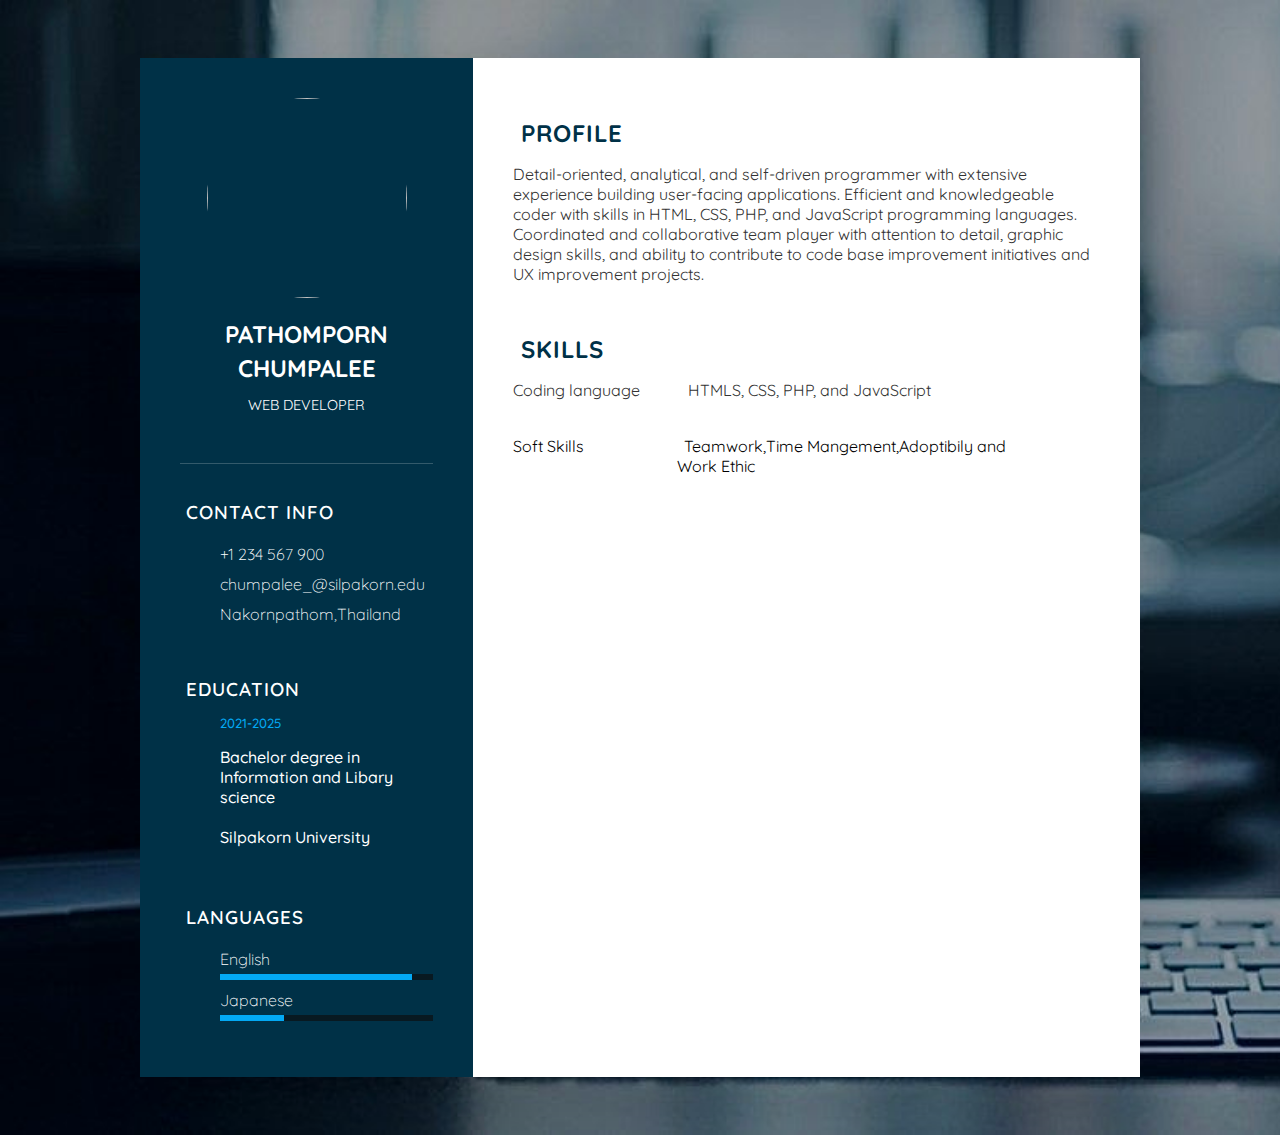
==== resume-page/resume-page.html @ 6294e93c "version1" ====
<!DOCTYPE html>
<html>
 <head>
    <meta name="viewpoint" content="with=device-width, initial-scale=1.0">
    <title>Resume</title>
    <link rel="stylesheet" href="https://cdnjs.cloudflare.com/ajax/libs/font-awesome/6.4.0/css/all.min.css" integrity="sha512-iecdLmaskl7CVkqkXNQ/ZH/XLlvWZOJyj7Yy7tcenmpD1ypASozpmT/E0iPtmFIB46ZmdtAc9eNBvH0H/ZpiBw==" crossorigin="anonymous" referrerpolicy="no-referrer" />
    <link rel="stylesheet" href="css/style-resume.css">
    <link rel="preconnect" href="https://fonts.googleapis.com">
<link rel="preconnect" href="https://fonts.gstatic.com" crossorigin>
<link href="https://fonts.googleapis.com/css2?family=Quicksand&display=swap" rel="stylesheet">
</head>
<body>
    <div class="container">
        <div class="left_Side">
            <div class="profileText">
                <div class="imgBx">
                    <img src="images/img.JPG">
                </div>
                <h2>Pathomporn Chumpalee<br><span>Web Developer</span></h2>
            </div>
            <br>
            <div class="contactInfo">
                <h3 class="title"><i class="fa-regular fa-address-book">&nbsp;</i>Contact Info</h3>
                <ul>
                    <li>
                        <span class="icon"></span>
                        <span class="text">+1 234 567 900</span>
                    </li>
                    <li>
                        <span class="icon"></span>
                        <span class="text">chumpalee_@silpakorn.edu</span>
                    </li>
                    <li>
                        <span class="icon"></span>
                        <span class="text">Nakornpathom,Thailand</span>
                    </li>
                </ul>
            </div>
            <br>
            <div class="contactInfo education">
                <h3 class="title"><i class="fa-solid fa-building-columns">&nbsp;</i>Education</h3>
                <ul>
                    <li>   
                        <h5>2021-2025</h5>
                        <h4>Bachelor degree in Information and Libary science<br><br>Silpakorn University</h4>
                    </li>
                </ul>
            </div>
            <br>
            <div class="contactInfo language">
                <h3 class="title"><i class="fa-solid fa-language">&nbsp;</i>Languages</h3>
                <ul>
                    <li>
                        <span class="text">English</span>
                        <span class="percent">
                            <div style="width: 90%;"></div>
                        </span>
                    </li>
                    <li>
                        <span class="text">Japanese</span>
                        <span class="percent">
                            <div style="width: 30%;"></div>
                        </span>
                    </li>
                </ul>
            </div>
        </div>
        <div class="right_Side">
            <div class="about">
                <h2 class="title2"><i class="fa-solid fa-clipboard"></i>&nbsp;profile</h2>
                <p>
                    <p>Detail-oriented, analytical, and self-driven programmer with extensive experience building user-facing applications. Efficient and knowledgeable coder with skills in HTML, CSS, PHP, and JavaScript programming languages. Coordinated and collaborative team player with attention to detail, graphic design skills, and ability to contribute to code base improvement initiatives and UX improvement projects.</p>
            
            </div>
            <div class="about">
                <h2 class="title2"><i class="fa-solid fa-head-side-virus"></i>&nbsp;Skills</h2>
                <p>Coding language&nbsp;&nbsp;&nbsp;&nbsp;&nbsp;&nbsp;&nbsp;
                    &nbsp;&nbsp;&nbsp;
                    HTMLS, CSS, PHP, and JavaScript</p><br>
                    Soft Skills&nbsp;&nbsp;&nbsp;&nbsp;&nbsp;&nbsp;&nbsp;&nbsp;&nbsp;&nbsp;&nbsp;&nbsp;&nbsp;
                    &nbsp;&nbsp;&nbsp;&nbsp;&nbsp;&nbsp;&nbsp;&nbsp;&nbsp;&nbsp;&nbsp;Teamwork,Time Mangement,Adoptibily and &nbsp;&nbsp;&nbsp;&nbsp;&nbsp;&nbsp;&nbsp;&nbsp;&nbsp;&nbsp;&nbsp;&nbsp;&nbsp;&nbsp;&nbsp;&nbsp;&nbsp;&nbsp;&nbsp;&nbsp;&nbsp;&nbsp;&nbsp;&nbsp;&nbsp;&nbsp;&nbsp;&nbsp;&nbsp;&nbsp;&nbsp;&nbsp;&nbsp;&nbsp;&nbsp;&nbsp;&nbsp;&nbsp;&nbsp;&nbsp;&nbsp;Work Ethic
            </div>
            <div class="about">
                
            </div>
        </div>
    </div>
</body> 
</html>
---- resume-page/css/style-resume.css ----
{
    margin:: 0;
    padding: 0;
    box-sizing: border-box;
    font-family: 'Popping', sans-serif;
}

body{
    background-image: url(../images/back.jpg);
    display: flex;
    justify-content: center;
    align-items: center;
    background-repeat: no-repeat;
    background-size: cover;
}

.container
{/border: 1px solid red;
    position: relative;
    width: 100%;
    max-width: 1000px;
    min-height: 1000px;
    background: #fff;
    margin: 50px;
    display: grid;
    grid-template-columns: 1fr 2fr;
    box-shadow: 0 35px 55px rgba(0,0,0,0.1);

}
.container .left_Side {
    position: relative;
    background: #003147;
    padding: 40px;

}
.profileText{
    position: relative;
    display: flex;
    flex-direction: column;
    align-items: center;
    padding-bottom: 20px;
    border-bottom:1px solid rgba(255,255,255,0.2);
    font-family : 'Quicksand', sans-serif;
}
.profileText .imgBx {
    position: relative;
    width: 200px;
    height: 200px;
    border-radius: 50%;
    overflow: hidden;

}
.profileText .imgBx img{
    position: absolute;
    top: 0;
    left: 0;
    width:100%;
    height: 100%;
    object-fit: cover;
}
.profileText h2 {
    color: #fff;
    font-size: 1.5em;
    margin-top: 20px;
    text-transform: uppercase;
    text-align: center;
    font-weight:bolder;
    line-height:1.4em;
}
.profileText h2 span{
    font-size: 0.6em;
    font-weight: normal;
}
.title {
    color: #fff;
    text-transform: uppercase;
    font-weight: 600;
    letter-spacing: 1px;
    margin-bottom: 20px;
}

.contactInfo{
    font-family : 'Quicksand', sans-serif;
}
.contactInfo ul li span {
    color: #fff;
    font-weight:300;
    list-style: none;
}
.contactInfo ul li {
    position: relative;
    list-style: none;
    margin: 10px 0;
    cursor: pointer;
}
.contactInfo li  {
    list-style: none;

}
.contactInfo ul {
    position: relative;
}
.education h5 {
    color: #03a9f4;
    font-weight: 500;
    line-height: 0.1;
}
.education h4 {
    color: #fff;
    font-weight: 500;
}
.language .percent {
    position: relative;
    width: 100%;
    height: 6px;
    background:  #081921;
    display: block;
    margin-top: 5px;
}
.language .percent div {
    position: absolute;
    top: 0;
    left: 0;
    height: 100%;
    background: #03a9f4;
}







.container .right_Side {
    position: relative;
    background: #ffff;
    padding: 40px;
    font-family : 'Quicksand', sans-serif;
}
.about {
    margin-bottom: 50px;
}
.about:last-child {
    margin-bottom: 0;
}
.title2 {
    color: #003147;
    text-transform: uppercase;
    letter-spacing: 1px;
    margin-bottom: 10px;

}
p {
    color: #333;
}
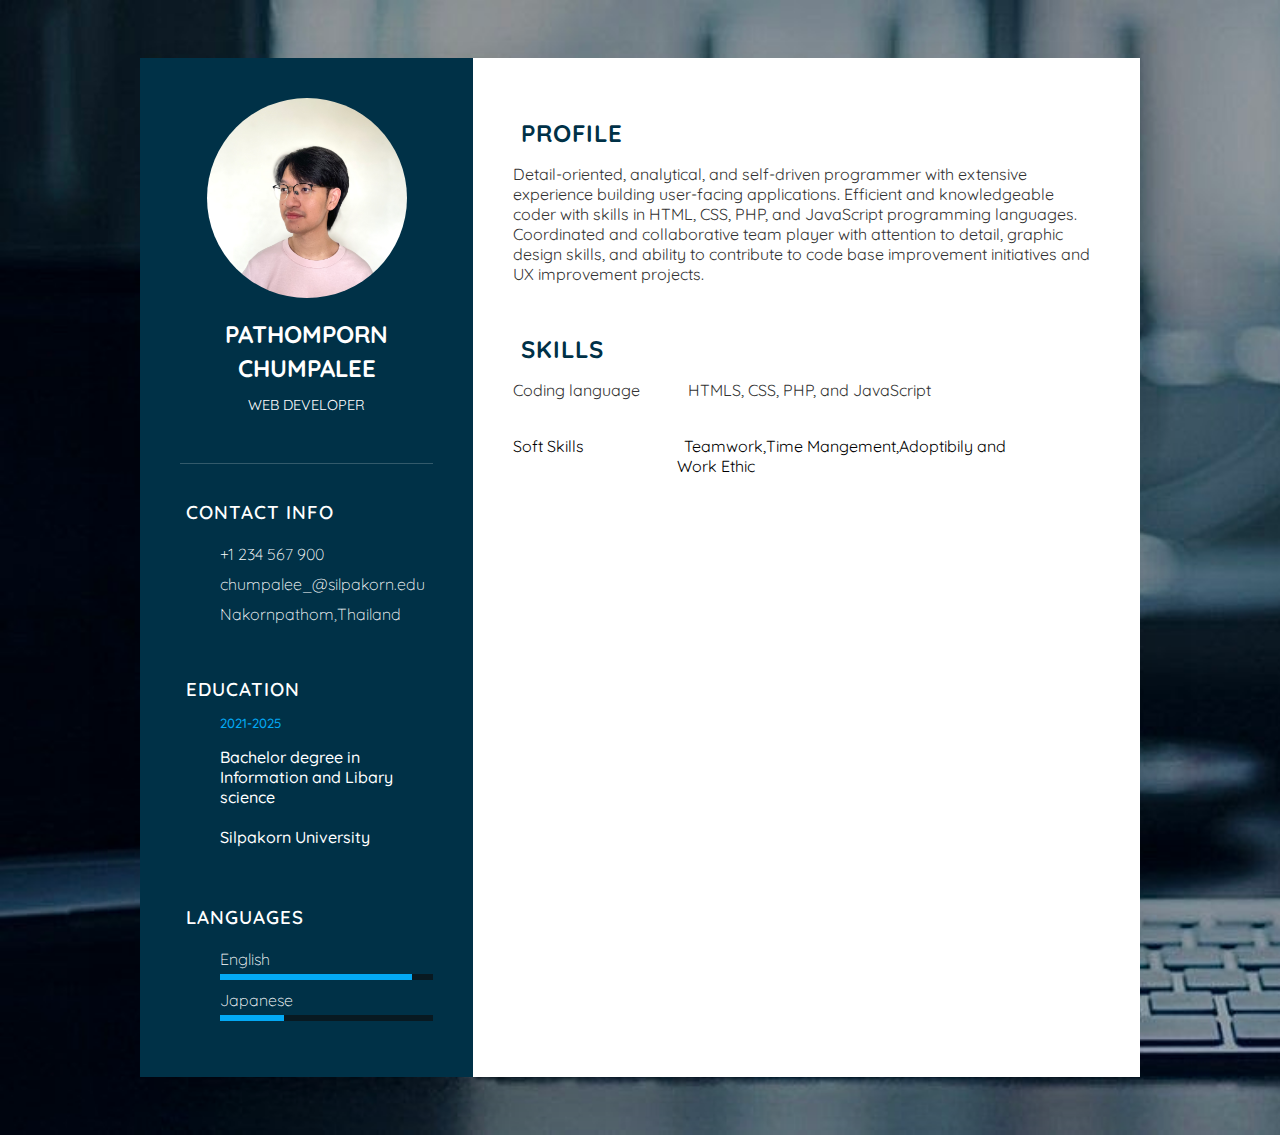
==== commit 2b9b7a5e: "version1" ====
--- a/resume-page/resume-page.html
+++ b/resume-page/resume-page.html
@@ -14,7 +14,7 @@
         <div class="left_Side">
             <div class="profileText">
                 <div class="imgBx">
-                    <img src="images/img.JPG">
+                    <img src="images/img.jpg">
                 </div>
                 <h2>Pathomporn Chumpalee<br><span>Web Developer</span></h2>
             </div>
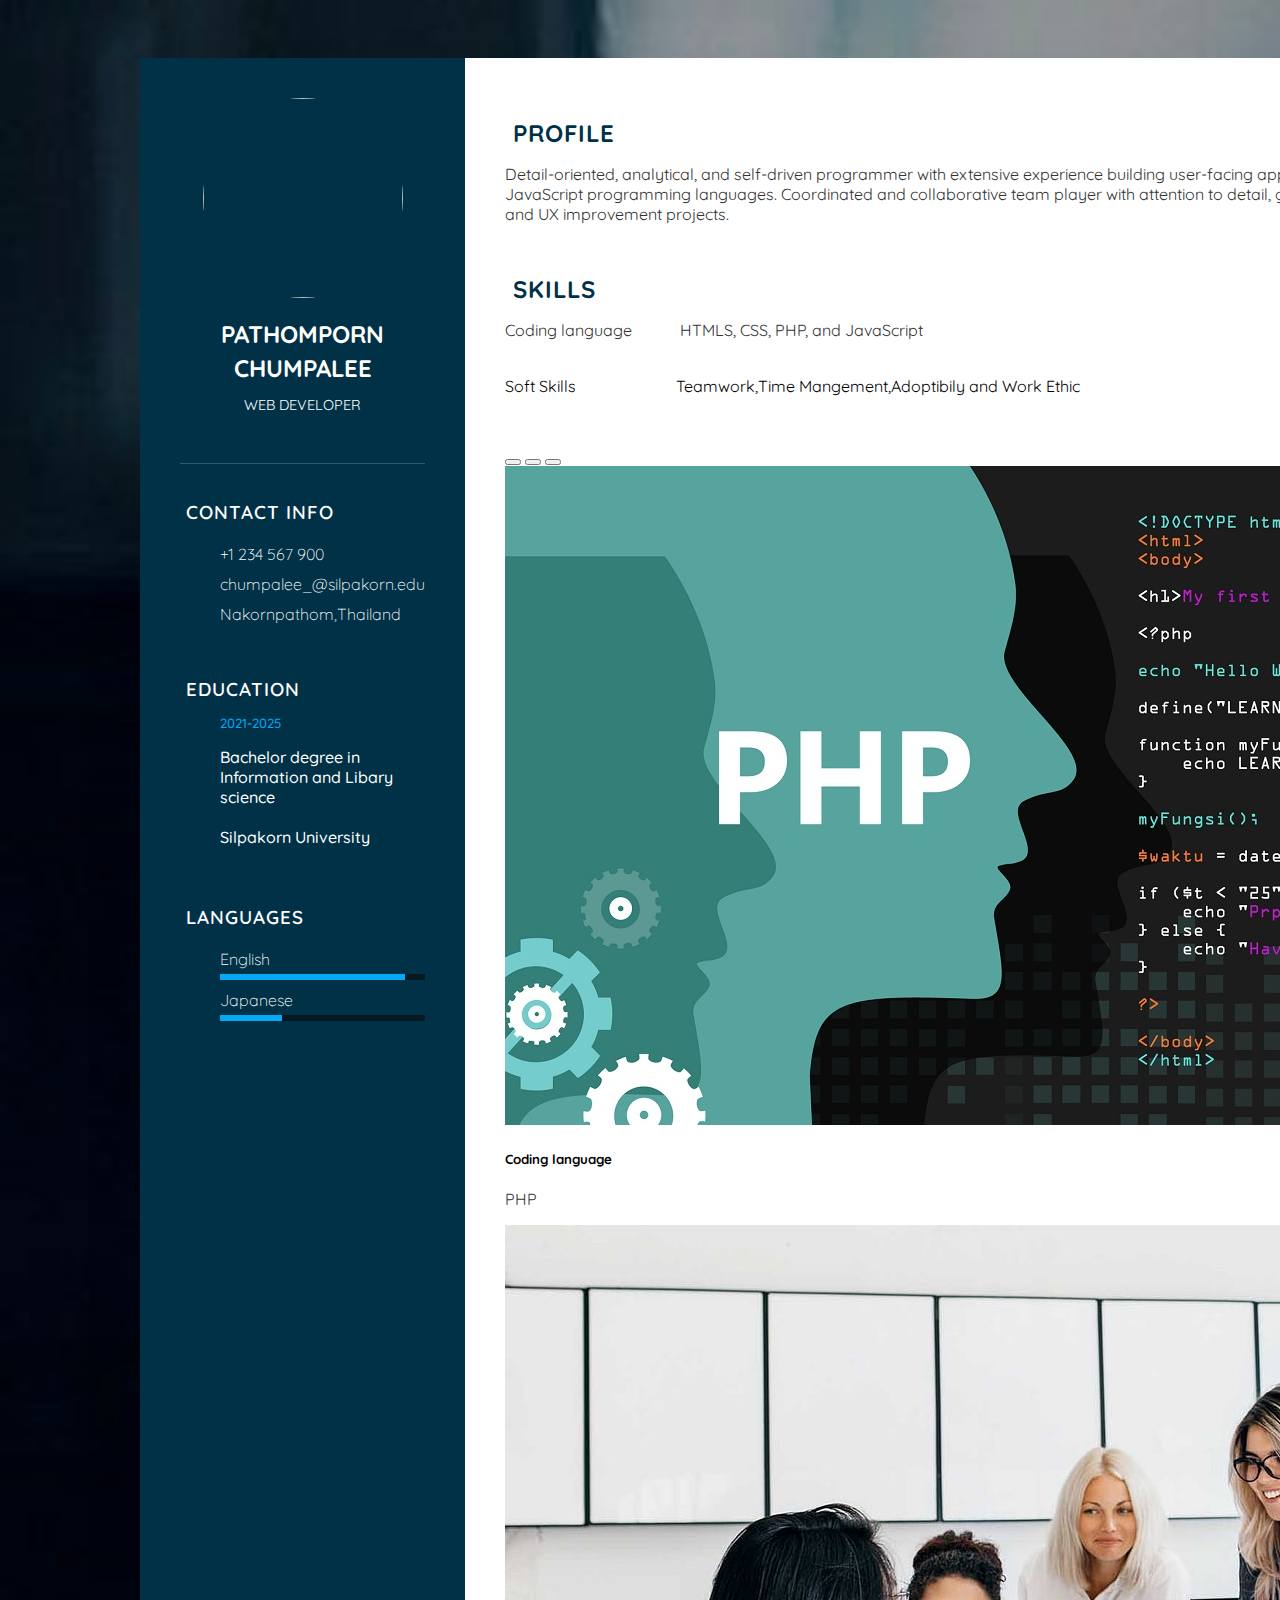
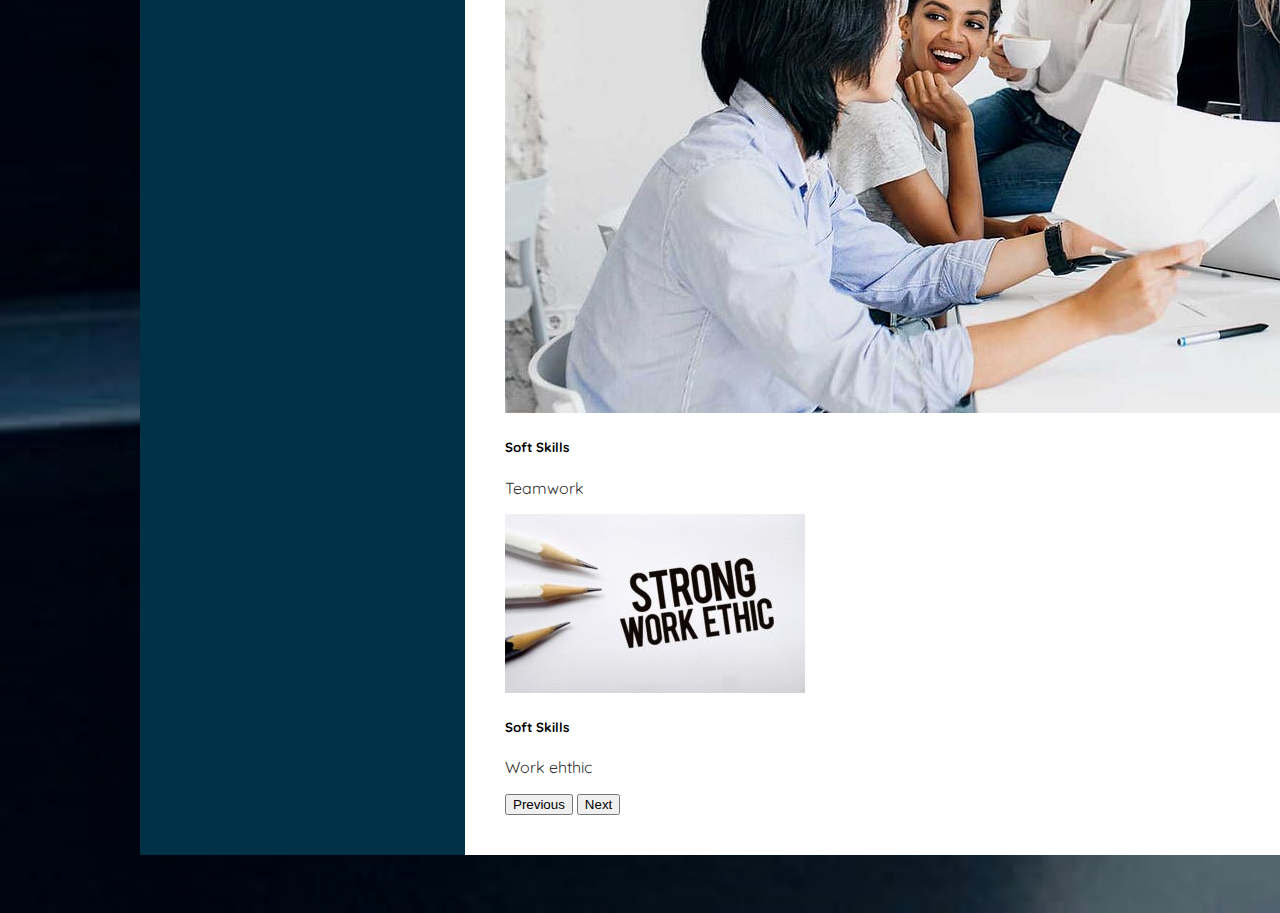
==== commit e37e937c: "v2" ====
--- a/resume-page/resume-page.html
+++ b/resume-page/resume-page.html
@@ -2,19 +2,23 @@
 <html>
  <head>
     <meta name="viewpoint" content="with=device-width, initial-scale=1.0">
-    <title>Resume</title>
+    <title>Web Resume</title>
+    <meta name="keywords"content="Pathomporn, Web resume"/>
+    <meta name="description" content="Pathomporn's web resume to apply web programing career.">
     <link rel="stylesheet" href="https://cdnjs.cloudflare.com/ajax/libs/font-awesome/6.4.0/css/all.min.css" integrity="sha512-iecdLmaskl7CVkqkXNQ/ZH/XLlvWZOJyj7Yy7tcenmpD1ypASozpmT/E0iPtmFIB46ZmdtAc9eNBvH0H/ZpiBw==" crossorigin="anonymous" referrerpolicy="no-referrer" />
     <link rel="stylesheet" href="css/style-resume.css">
     <link rel="preconnect" href="https://fonts.googleapis.com">
 <link rel="preconnect" href="https://fonts.gstatic.com" crossorigin>
 <link href="https://fonts.googleapis.com/css2?family=Quicksand&display=swap" rel="stylesheet">
+<link href="https://cdn.jsdelivr.net/npm/bootstrap@5.3.2/dist/css/bootstrap.min.css" rel="stylesheet" integrity="sha384-T3c6CoIi6uLrA9TneNEoa7RxnatzjcDSCmG1MXxSR1GAsXEV/Dwwykc2MPK8M2HN" crossorigin="anonymous">
+    <script src="https://cdn.jsdelivr.net/npm/bootstrap@5.3.2/dist/js/bootstrap.bundle.min.js" integrity="sha384-C6RzsynM9kWDrMNeT87bh95OGNyZPhcTNXj1NW7RuBCsyN/o0jlpcV8Qyq46cDfL" crossorigin="anonymous"></script>
 </head>
 <body>
     <div class="container">
         <div class="left_Side">
             <div class="profileText">
                 <div class="imgBx">
-                    <img src="images/img.jpg">
+                    <img src="images/img.JPG">
                 </div>
                 <h2>Pathomporn Chumpalee<br><span>Web Developer</span></h2>
             </div>
@@ -78,11 +82,50 @@
                     &nbsp;&nbsp;&nbsp;
                     HTMLS, CSS, PHP, and JavaScript</p><br>
                     Soft Skills&nbsp;&nbsp;&nbsp;&nbsp;&nbsp;&nbsp;&nbsp;&nbsp;&nbsp;&nbsp;&nbsp;&nbsp;&nbsp;
-                    &nbsp;&nbsp;&nbsp;&nbsp;&nbsp;&nbsp;&nbsp;&nbsp;&nbsp;&nbsp;&nbsp;Teamwork,Time Mangement,Adoptibily and &nbsp;&nbsp;&nbsp;&nbsp;&nbsp;&nbsp;&nbsp;&nbsp;&nbsp;&nbsp;&nbsp;&nbsp;&nbsp;&nbsp;&nbsp;&nbsp;&nbsp;&nbsp;&nbsp;&nbsp;&nbsp;&nbsp;&nbsp;&nbsp;&nbsp;&nbsp;&nbsp;&nbsp;&nbsp;&nbsp;&nbsp;&nbsp;&nbsp;&nbsp;&nbsp;&nbsp;&nbsp;&nbsp;&nbsp;&nbsp;&nbsp;Work Ethic
+                    &nbsp;&nbsp;&nbsp;&nbsp;&nbsp;&nbsp;&nbsp;&nbsp;&nbsp;&nbsp;&nbsp;Teamwork,Time Mangement,Adoptibily and Work Ethic
+
             </div>
-            <div class="about">
-                
-            </div>
+            
+            <div id="carouselExampleCaptions" class="carousel slide">
+                <div class="carousel-indicators">
+                  <button type="button" data-bs-target="#carouselExampleCaptions" data-bs-slide-to="0" class="active" aria-current="true" aria-label="Slide 1"></button>
+                  <button type="button" data-bs-target="#carouselExampleCaptions" data-bs-slide-to="1" aria-label="Slide 2"></button>
+                  <button type="button" data-bs-target="#carouselExampleCaptions" data-bs-slide-to="2" aria-label="Slide 3"></button>
+                </div>
+                <div class="carousel-inner">
+                  <div class="carousel-item active">
+                    <img src="images/php.jpg" class="d-block w-100" alt="...">
+                    <div class="carousel-caption d-none d-md-block">
+                      <h5><b>Coding language</b></h5>
+                      <p class="text-white">PHP</p>
+                    </div>
+                  </div>
+                  <div class="carousel-item">
+                    <img src="images/Teamwork.jpg" class="d-block w-100" alt="...">
+                    <div class="carousel-caption d-none d-md-block">
+                      <h5 class="text-black"><b>Soft Skills</b> </h5>
+                      <p class="text-black">Teamwork</p>
+                    </div>
+                  </div>
+                  <div class="carousel-item">
+                    <img src="images/Ethic.jpg" class="d-block w-100" alt="...">
+                    <div class="carousel-caption d-none d-md-block">
+                      <h5 class="text-black"><B>Soft Skills</B></h5>
+                      <p class="text-black">Work ehthic</p>
+                    </div>
+                  </div>
+                </div>
+                <button class="carousel-control-prev" type="button" data-bs-target="#carouselExampleCaptions" data-bs-slide="prev">
+                  <span class="carousel-control-prev-icon" aria-hidden="true"></span>
+                  <span class="visually-hidden">Previous</span>
+                </button>
+                <button class="carousel-control-next" type="button" data-bs-target="#carouselExampleCaptions" data-bs-slide="next">
+                  <span class="carousel-control-next-icon" aria-hidden="true"></span>
+                  <span class="visually-hidden">Next</span>
+                </button>
+              </div>
+            
+            
         </div>
     </div>
 </body> 
--- a/resume-page/css/style-resume.css
+++ b/resume-page/css/style-resume.css
@@ -154,3 +154,4 @@
     color: #333;
 }
 
+
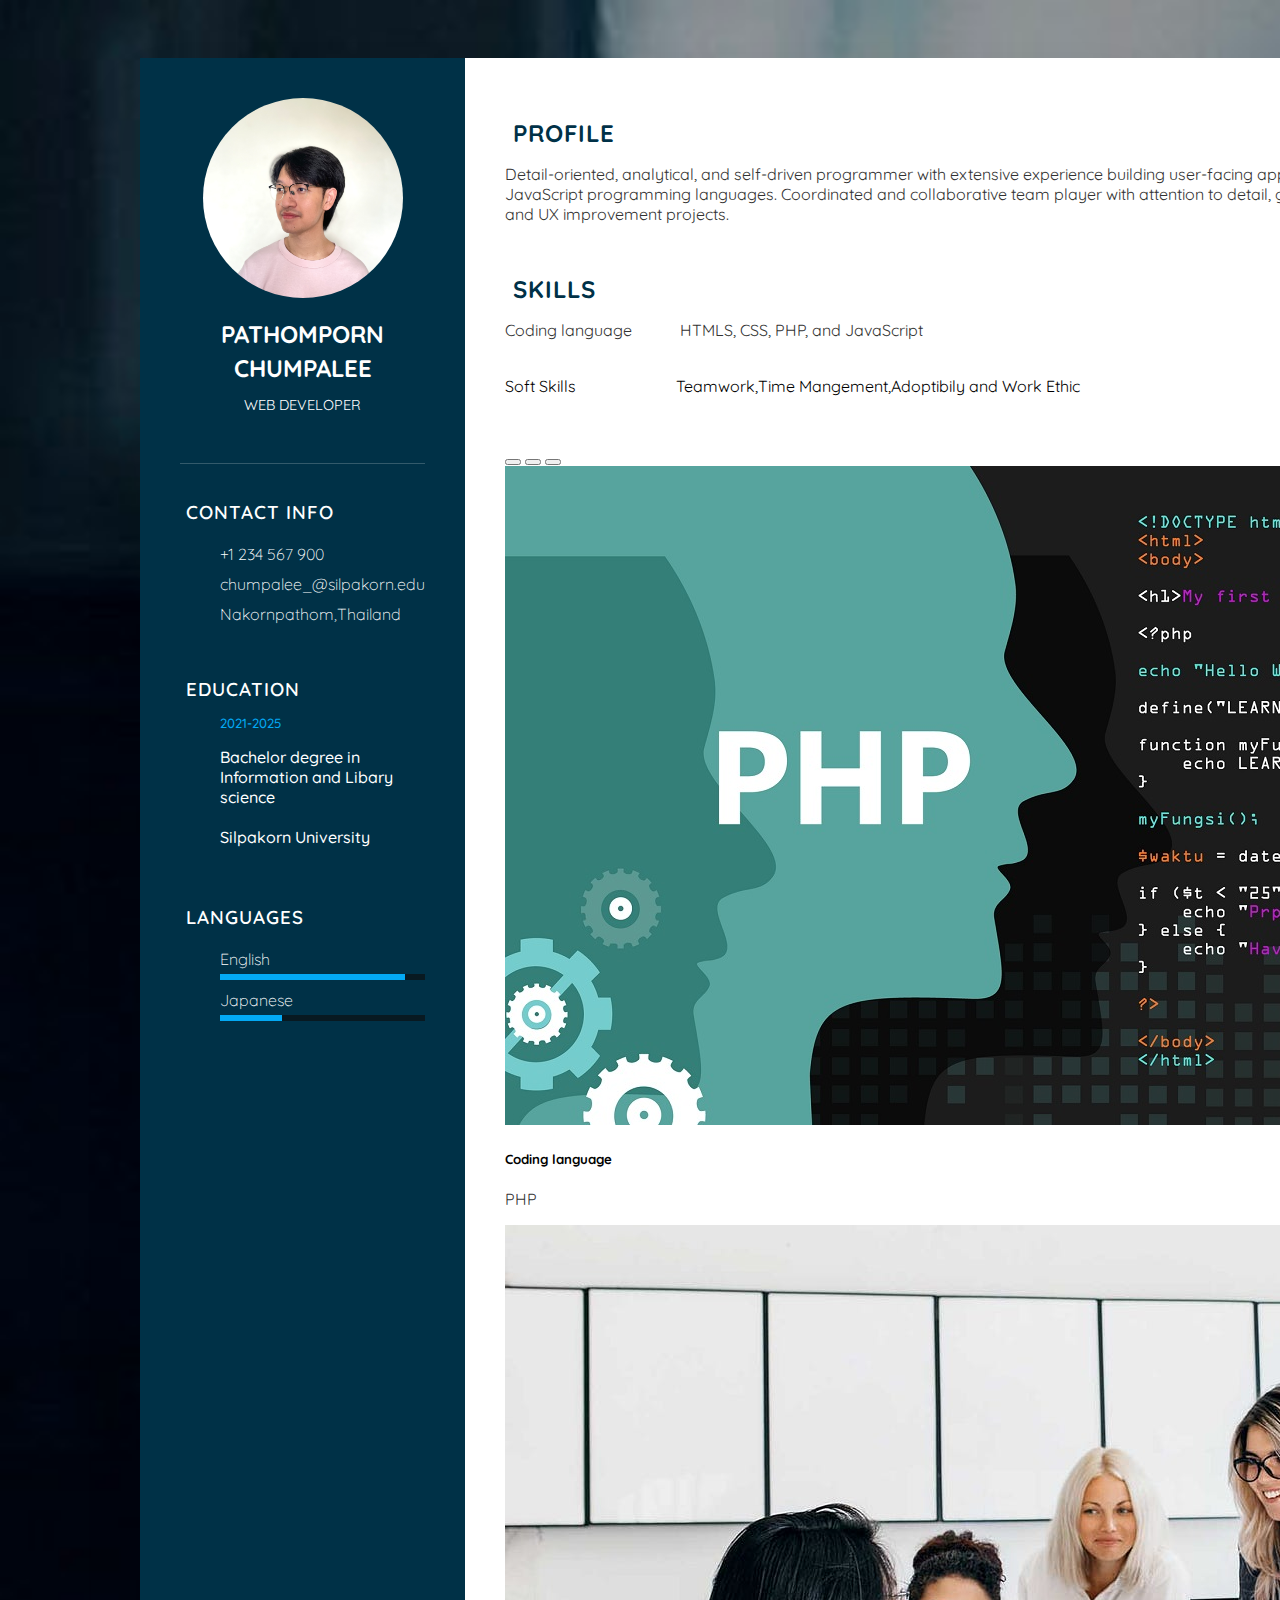
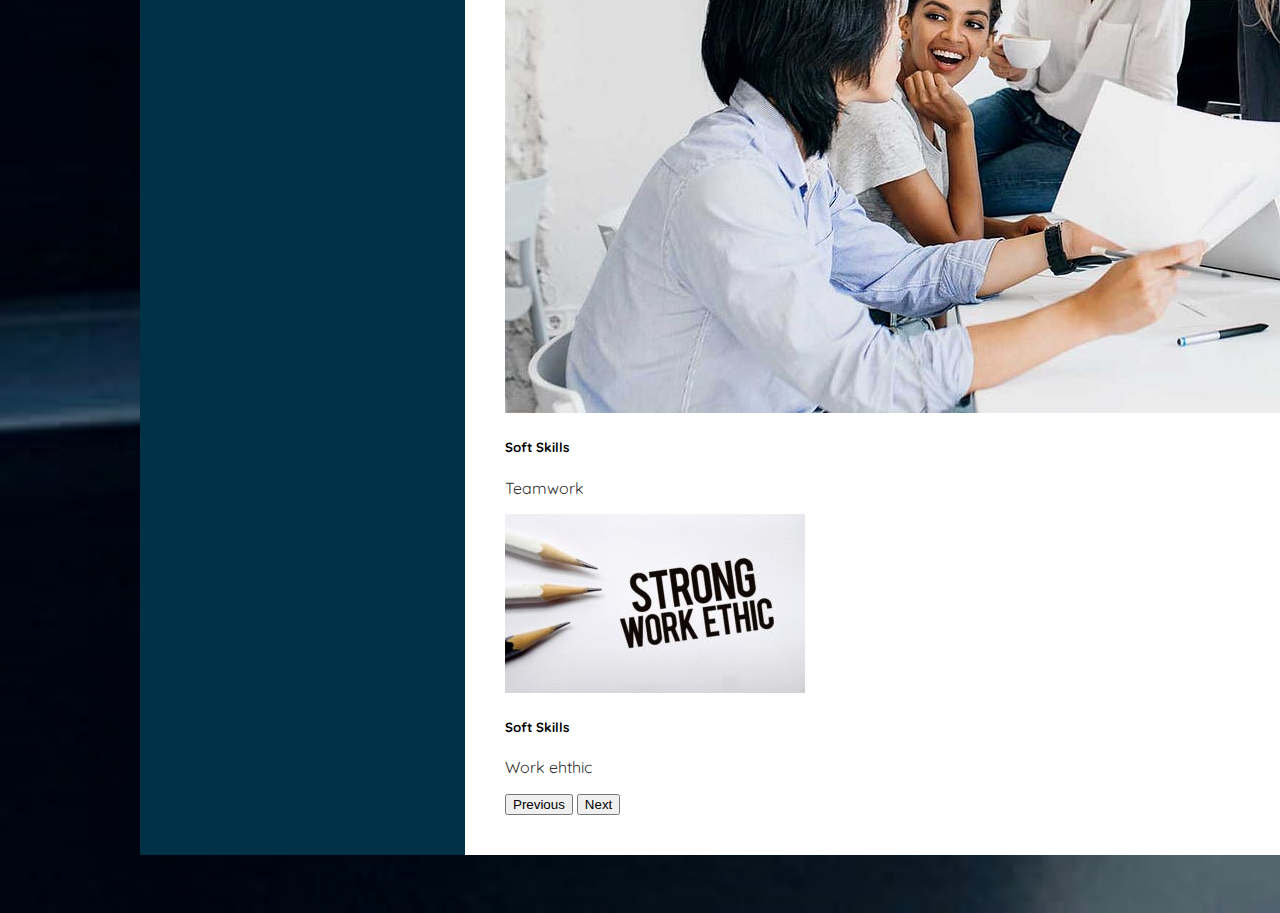
==== commit 9b01e8dc: "v3" ====
--- a/resume-page/resume-page.html
+++ b/resume-page/resume-page.html
@@ -18,7 +18,7 @@
         <div class="left_Side">
             <div class="profileText">
                 <div class="imgBx">
-                    <img src="images/img.JPG">
+                    <img src="images/img.jpg">
                 </div>
                 <h2>Pathomporn Chumpalee<br><span>Web Developer</span></h2>
             </div>
